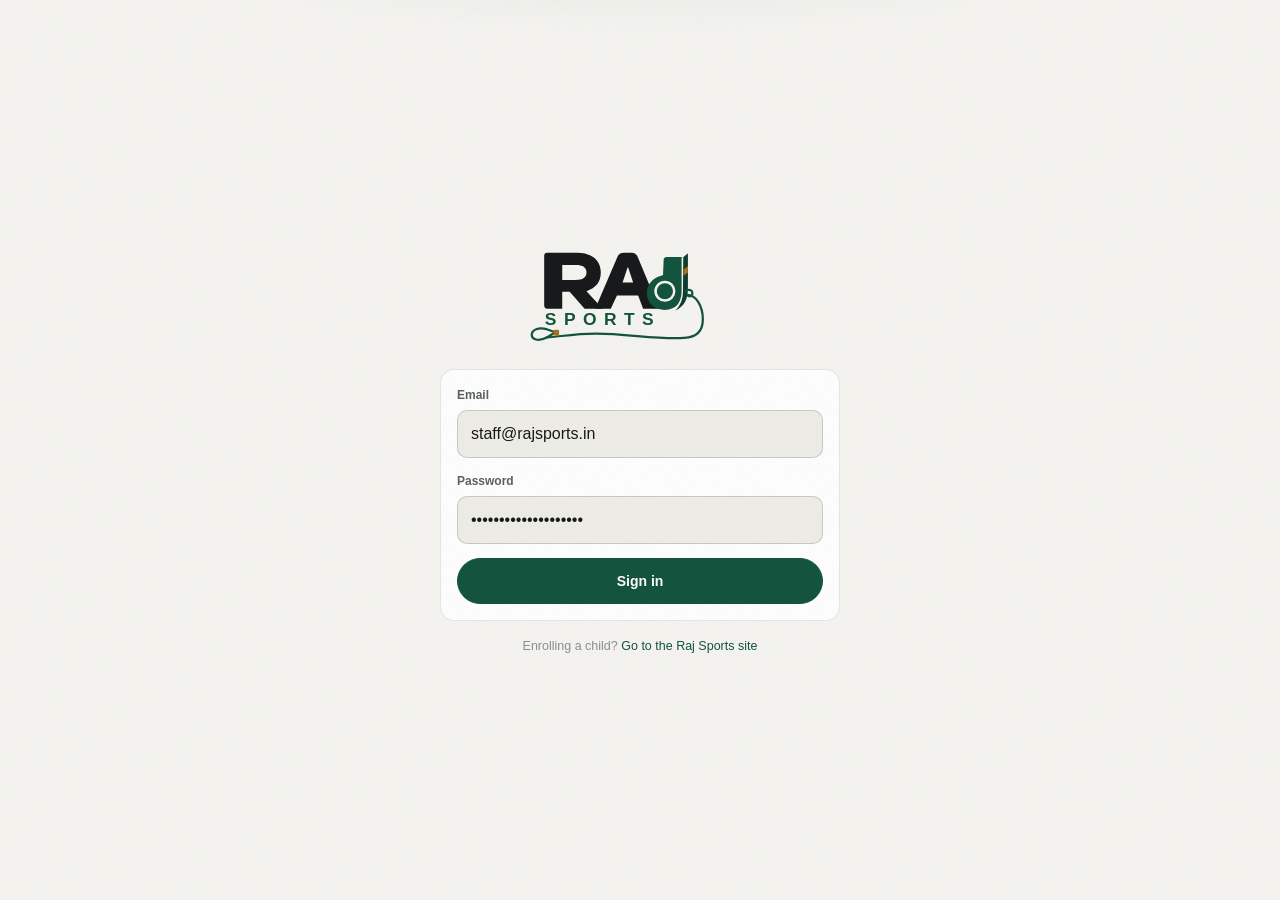
==== attendance.html @ 705a9de5 "Add attendance tracking and insights" ====
<!doctype html>
<html lang="en">
<head>
<meta charset="utf-8">
<meta name="viewport" content="width=device-width,initial-scale=1,viewport-fit=cover">
<meta name="theme-color" content="#f6f5f1">
<title>Attendance · Raj Sports</title>
<link rel="icon" href="assets/img/favicon.svg">
<link rel="manifest" href="manifest.webmanifest">
<link rel="stylesheet" href="assets/css/app.css?v=9">
<style>
  .attendance-wrap { padding-bottom: 80px; }
  .filter-grid { display:grid; grid-template-columns:repeat(2,minmax(0,1fr)); gap:10px; }
  .filter-grid .field { margin:0; }
  .roll-head { display:flex; align-items:flex-start; gap:12px; padding:15px 16px; border-bottom:1px solid var(--hair); }
  .roll-head .row-main { flex:1; }
  .roll-summary { display:flex; gap:14px; color:var(--text-2); font-size:12px; font-variant-numeric:tabular-nums; }
  .roll-summary b { color:var(--text); font-size:17px; margin-right:3px; }
  .attendance-row { padding:12px 13px; border-bottom:1px solid var(--hair); }
  .attendance-row:last-child { border-bottom:0; }
  .attendance-main { display:flex; align-items:center; gap:10px; min-width:0; }
  .attendance-main .avatar { flex:none; }
  .mark-actions { display:grid; grid-template-columns:1fr 1fr; gap:8px; margin-top:10px; }
  .mark {
    min-height:42px; border:1px solid var(--hair-2); border-radius:var(--r-pill);
    background:var(--raised); color:var(--text-2); font:inherit; font-size:13px;
    font-weight:670; cursor:pointer;
  }
  .mark[data-status="present"][aria-pressed="true"] { background:var(--volt); border-color:var(--volt); color:var(--on-volt); }
  .mark[data-status="absent"][aria-pressed="true"] { background:var(--overdue-haze); border-color:var(--overdue); color:var(--overdue); }
  .absence-note { margin-top:8px; }
  .save-dock {
    position:fixed; z-index:45; left:0; right:0;
    bottom:calc(var(--nav-h) + env(safe-area-inset-bottom, 0px));
    padding:9px 16px; background:color-mix(in srgb,var(--void) 90%,transparent);
    border-top:1px solid var(--hair); backdrop-filter:blur(16px);
  }
  .save-dock-in { max-width:520px; margin:auto; display:flex; gap:8px; }
  .save-dock .btn-primary { flex:1; }
  .history-metrics { grid-template-columns:repeat(3,1fr); }
  .history-row { display:flex; align-items:center; gap:12px; width:100%; padding:13px 15px; border:0; border-bottom:1px solid var(--hair); background:none; color:inherit; text-align:left; font:inherit; cursor:pointer; }
  .history-row:last-child { border-bottom:0; }
  .rate { font-size:18px; font-weight:700; font-variant-numeric:tabular-nums; }
  .risk-row { display:flex; gap:11px; padding:13px 15px; border-bottom:1px solid var(--hair); }
  .risk-row:last-child { border-bottom:0; }
  .risk-signal { color:var(--overdue); font-size:12px; font-weight:650; }
  .trend { display:flex; align-items:flex-end; gap:8px; height:116px; padding:16px 16px 8px; }
  .trend-i { flex:1; min-width:20px; display:grid; align-content:end; gap:5px; height:100%; text-align:center; color:var(--text-3); font-size:10px; }
  .trend-bar { width:100%; min-height:3px; border-radius:5px 5px 2px 2px; background:var(--paid); }
  .context { padding:10px 13px; border-radius:var(--r-chip); background:var(--volt-haze); color:var(--text-2); font-size:12px; margin-bottom:12px; }
  @media (min-width:700px) {
    .filter-grid { grid-template-columns:repeat(4,minmax(0,1fr)); }
    .attendance-row { display:grid; grid-template-columns:minmax(0,1fr) 280px; align-items:center; gap:14px; }
    .mark-actions { margin:0; }
    .absence-note { grid-column:2; }
    .save-dock { left:50%; right:auto; width:560px; transform:translateX(-50%); border:1px solid var(--hair); border-bottom:0; border-radius:var(--r-card) var(--r-card) 0 0; }
  }
</style>
</head>
<body>
<header class="topbar"></header>
<main class="wrap attendance-wrap">
  <div class="tabs section" id="tabs">
    <button type="button" data-tab="take" aria-selected="true">Take attendance</button>
    <button type="button" data-tab="history" aria-selected="false">History and insights</button>
  </div>

  <section id="takePanel">
    <div class="card card-pad">
      <div class="filter-grid">
        <div class="field"><label>Date</label><input class="input" id="attDate" type="date"></div>
        <div class="field"><label>Centre</label><select class="select" id="attCentre"></select></div>
        <div class="field"><label>Batch</label><select class="select" id="attBatch"></select></div>
        <div class="field"><label>Sport</label><select class="select" id="attSport"></select></div>
      </div>
    </div>
    <section class="section">
      <div class="card" id="register"></div>
    </section>
  </section>

  <section id="historyPanel" hidden>
    <div class="card card-pad">
      <div class="filter-grid">
        <div class="field"><label>Period</label><select class="select" id="histPeriod"><option value="30">Last 30 days</option><option value="90">Last 90 days</option><option value="365">Last year</option></select></div>
        <div class="field"><label>Centre</label><select class="select" id="histCentre"></select></div>
        <div class="field"><label>Batch</label><select class="select" id="histBatch"></select></div>
        <div class="field"><label>Sport</label><select class="select" id="histSport"></select></div>
      </div>
    </div>
    <div id="memberContext" class="context section" hidden></div>
    <div class="metrics history-metrics section" id="histMetrics"></div>
    <section class="section"><div class="card"><div class="card-hd"><h2>Attendance trend</h2></div><div id="trend"></div></div></section>
    <section class="section"><div class="card"><div class="card-hd"><h2>Needs follow-up</h2><span class="small" id="riskCount"></span></div><div id="risks"></div></div></section>
    <section class="section"><div class="card"><div class="card-hd"><h2>Past sessions</h2></div><div id="sessions"></div></div></section>
  </section>
</main>
<div class="save-dock" id="saveDock" hidden><div class="save-dock-in">
  <button class="btn btn-sm" id="cancelSession" type="button">Session not held</button>
  <button class="btn btn-primary" id="saveAttendance" type="button" disabled>Mark every student</button>
</div></div>
<nav class="nav"></nav>

<script src="assets/js/cloud.js?v=9"></script>
<script src="assets/js/core.js?v=9"></script>
<script>
(function () {
  if (!App.requireStaff()) return;
  App.shell("attendance", "Attendance");
  RS.track("page_view");

  var q = new URLSearchParams(location.search);
  var ref, roster = [], marks = {}, memberId = +(q.get("member") || 0), memberName = "";
  var dateEl=App.$("#attDate"), centreEl=App.$("#attCentre"), batchEl=App.$("#attBatch"), sportEl=App.$("#attSport");
  var register=App.$("#register"), dock=App.$("#saveDock"), saveBtn=App.$("#saveAttendance");
  dateEl.value = q.get("date") || App.isoDate();
  dateEl.max = App.isoDate();
  App.skeleton(register, 4);

  var placeInk = App.tabInk(App.$("#tabs"));
  App.$$("#tabs button").forEach(function (b) {
    b.addEventListener("click", function () { showTab(b.dataset.tab); });
  });

  RS.reference().then(function (r) {
    ref = r;
    fillSelect(centreEl, r.centres, "All centres");
    fillSelect(App.$("#histCentre"), r.centres, "All centres");
    fillSports(sportEl, "All sports");
    fillSports(App.$("#histSport"), "All sports");
    centreEl.value = q.get("centre") || "";
    setBatches(centreEl, batchEl, false);
    chooseInitialBatch();
    fillHistoryBatches();
    wireFilters();
    if (memberId) {
      RS.student(memberId).then(function (m) {
        memberName = m ? m.name : "Selected student";
        var box=App.$("#memberContext"); box.hidden=false;
        box.innerHTML="Showing attendance for <b>"+App.esc(memberName)+"</b>. <a href=\"attendance.html\" style=\"text-decoration:underline\">Clear student filter</a>";
      });
    }
    if (q.get("tab")==="history" || memberId) showTab("history"); else loadRoster();
  }).catch(function (e) { App.fail(register,e); });

  function fillSelect(el, rows, all) {
    el.innerHTML='<option value="">'+all+'</option>'+rows.filter(function(x){return x.active!==false;}).map(function(x){
      return '<option value="'+x.id+'">'+App.esc(x.short_name||x.name)+'</option>';
    }).join("");
  }
  function fillSports(el, all) {
    el.innerHTML='<option value="">'+all+'</option>'+ref.sports.filter(function(x){return x.active!==false;}).map(function(x){
      return '<option value="'+App.esc(x.code)+'">'+App.esc(x.name)+'</option>';
    }).join("");
  }
  function batchLabel(b) {
    return b.name+" · "+App.timeOf(b.start_time)+" to "+App.timeOf(b.end_time);
  }
  function setBatches(cEl,bEl,all) {
    var keep=bEl.value;
    var rows=ref.batches.filter(function(b){return b.active!==false&&(!cEl.value||String(b.centre_id)===cEl.value);});
    bEl.innerHTML=(all?'<option value="">All batches</option>':'')+rows.map(function(b){
      var c=ref.centreById[b.centre_id]||{}, prefix=all&&!cEl.value?(c.short_name||c.name)+" · ":"";
      return '<option value="'+b.id+'">'+App.esc(prefix+batchLabel(b))+'</option>';
    }).join("");
    if ([].some.call(bEl.options,function(o){return o.value===keep;})) bEl.value=keep;
  }
  function chooseInitialBatch() {
    var wanted=q.get("batch");
    if (wanted&&[].some.call(batchEl.options,function(o){return o.value===wanted;})) { batchEl.value=wanted; return; }
    var d=App.parseDate(dateEl.value), day=d?((d.getDay()+6)%7+1):0;
    var found=ref.batches.filter(function(b){return b.active!==false&&b.days&&b.days.indexOf(day)>=0;})[0];
    if (found) { centreEl.value=String(found.centre_id); setBatches(centreEl,batchEl,false); batchEl.value=String(found.id); }
  }
  function fillHistoryBatches(){ setBatches(App.$("#histCentre"),App.$("#histBatch"),true); }
  function wireFilters() {
    dateEl.addEventListener("change",loadRoster);
    centreEl.addEventListener("change",function(){setBatches(centreEl,batchEl,false);loadRoster();});
    batchEl.addEventListener("change",loadRoster);
    sportEl.addEventListener("change",loadRoster);
    ["histPeriod","histBatch","histSport"].forEach(function(id){App.$("#"+id).addEventListener("change",loadHistory);});
    App.$("#histCentre").addEventListener("change",function(){fillHistoryBatches();loadHistory();});
    App.$("#saveAttendance").addEventListener("click",save);
    App.$("#cancelSession").addEventListener("click",cancelSession);
  }
  function showTab(name) {
    App.$$("#tabs button").forEach(function(b){b.setAttribute("aria-selected",String(b.dataset.tab===name));});
    App.$("#takePanel").hidden=name!=="take";
    App.$("#historyPanel").hidden=name!=="history";
    dock.hidden=name!=="take"||!batchEl.value;
    requestAnimationFrame(placeInk);
    if(name==="history") loadHistory();
  }
  function loadRoster() {
    if(!batchEl.value){App.empty(register,"Choose a batch");dock.hidden=true;return;}
    dock.hidden=false; App.skeleton(register,4); marks={};
    RS.attendanceRoster(+batchEl.value,dateEl.value).then(function(rows){
      roster=(rows||[]).filter(function(r){return !sportEl.value||r.sport===sportEl.value;});
      roster.forEach(function(r){if(r.attendance_status) marks[r.enrollment_id]={status:r.attendance_status,reason:r.reason||""};});
      renderRoster();
    }).catch(function(e){App.fail(register,e);dock.hidden=true;});
  }
  function renderRoster() {
    if(!roster.length){App.empty(register,"No students in this batch","Try another batch or sport.");dock.hidden=true;return;}
    var b=ref.batchById[+batchEl.value]||{}, c=ref.centreById[b.centre_id]||{};
    var status=roster[0].session_status, saved=roster[0].session_marked_at;
    register.innerHTML='<div class="roll-head"><div class="row-main"><h2>'+App.esc(c.short_name||c.name||"")+'</h2><div class="row-s">'+App.esc(batchLabel(b))+'</div>'+
      '<div class="row-s">'+App.esc(App.longDate(dateEl.value))+(saved?" · Saved "+App.relativeTime(saved):"")+'</div></div>'+
      '<button class="btn btn-sm" id="allPresent" type="button">All present</button></div>'+
      (status==="cancelled"?'<div class="empty"><div class="empty-t">Session not held</div><div class="small">Mark students below and save to reopen this session.</div></div>':'')+
      '<div class="roll-head"><div class="roll-summary"><span><b id="pCount">0</b>present</span><span><b id="aCount">0</b>absent</span><span><b id="uCount">0</b>unmarked</span></div></div>'+
      '<div>'+roster.map(rowHtml).join("")+'</div>';
    App.$("#allPresent").addEventListener("click",function(){
      roster.forEach(function(r){marks[r.enrollment_id]={status:"present",reason:""};});renderRoster();
    });
    App.$$("[data-mark]",register).forEach(function(btn){btn.addEventListener("click",function(){
      var id=+btn.dataset.mark, status=btn.dataset.status, old=marks[id]||{};
      marks[id]={status:status,reason:old.reason||""};renderRoster();
    });});
    App.$$("[data-reason]",register).forEach(function(inp){inp.addEventListener("input",function(){marks[+inp.dataset.reason].reason=inp.value;});});
    updateCounts();
  }
  function rowHtml(r) {
    var m=marks[r.enrollment_id]||{}, sub=[r.parent_name,r.sport?App.cap(r.sport):null].filter(Boolean).join(" · ");
    return '<div class="attendance-row"><div class="attendance-main"><div class="avatar">'+App.esc(App.initials(r.member_name))+'</div><div class="row-main"><div class="row-t">'+App.esc(r.member_name)+'</div><div class="row-s">'+App.esc(sub)+'</div></div></div>'+
      '<div class="mark-actions"><button class="mark" data-mark="'+r.enrollment_id+'" data-status="present" aria-pressed="'+(m.status==="present")+'" aria-label="Mark '+App.esc(r.member_name)+' present">✓ Present</button>'+
      '<button class="mark" data-mark="'+r.enrollment_id+'" data-status="absent" aria-pressed="'+(m.status==="absent")+'" aria-label="Mark '+App.esc(r.member_name)+' absent">× Absent</button></div>'+
      (m.status==="absent"?'<div class="absence-note"><input class="input" data-reason="'+r.enrollment_id+'" value="'+App.esc(m.reason||"")+'" placeholder="Absence reason, optional" aria-label="Absence reason for '+App.esc(r.member_name)+'"></div>':"")+'</div>';
  }
  function updateCounts() {
    var values=Object.keys(marks).map(function(k){return marks[k].status;});
    var p=values.filter(function(x){return x==="present";}).length, a=values.filter(function(x){return x==="absent";}).length, u=roster.length-p-a;
    App.$("#pCount").textContent=p; App.$("#aCount").textContent=a; App.$("#uCount").textContent=u;
    saveBtn.disabled=u!==0; saveBtn.textContent=u?"Mark every student":"Save attendance · "+p+" present, "+a+" absent";
  }
  function save() {
    saveBtn.disabled=true;saveBtn.textContent="Saving…";
    RS.saveAttendance({batch:+batchEl.value,date:dateEl.value,status:"held",rows:roster.map(function(r){
      return {enrollment_id:r.enrollment_id,status:marks[r.enrollment_id].status,reason:marks[r.enrollment_id].reason||null};
    })}).then(function(){App.toast("Attendance saved","good");RS.track("attendance_saved",{batch:+batchEl.value,date:dateEl.value});loadRoster();})
      .catch(function(e){App.toast(e.message,"bad");updateCounts();});
  }
  function cancelSession() {
    App.sheet({title:"Session not held",html:'<div class="field"><label>Reason</label><input class="input" id="cancelWhy" placeholder="Rain, holiday, venue unavailable"></div><button class="btn btn-primary btn-block" id="confirmCancel">Save as not held</button>',onMount:function(el){
      App.$("#confirmCancel",el).addEventListener("click",function(){var why=App.$("#cancelWhy",el).value.trim();if(!why){App.toast("Add a reason.","bad");return;}
        this.disabled=true;RS.saveAttendance({batch:+batchEl.value,date:dateEl.value,status:"cancelled",cancelReason:why}).then(function(){App.closeSheet();App.toast("Session marked as not held");loadRoster();loadHistory();}).catch(function(e){App.toast(e.message,"bad");});
      });
    }});
  }
  function loadHistory() {
    if(!ref)return;
    var days=+App.$("#histPeriod").value,to=App.isoDate(),d=new Date();d.setDate(d.getDate()-days+1);
    var opts={from:App.isoDate(d),to:to,centre:+App.$("#histCentre").value||null,batch:+App.$("#histBatch").value||null,sport:App.$("#histSport").value||null,member:memberId||null};
    App.skeleton(App.$("#sessions"),3);App.skeleton(App.$("#risks"),2);
    Promise.all([RS.attendanceHistory(opts),RS.attendanceDashboard(opts)]).then(function(r){renderHistory(r[0]||[],r[1]||{});}).catch(function(e){App.fail(App.$("#sessions"),e);});
  }
  function renderHistory(rows,dash) {
    var s=dash.summary||{}, students=dash.students||[], trend=dash.trend||[];
    App.$("#histMetrics").innerHTML=metric("Attendance",s.rate==null?"No data":s.rate+"%","present across marked sessions")+metric("Sessions",s.sessions||0,"classes held")+metric("Absences",s.absent||0,"student absences");
    App.$("#trend").innerHTML=trend.length?'<div class="trend">'+trend.map(function(t){var rate=+t.rate||0;return '<div class="trend-i"><span>'+Math.round(rate)+'%</span><div class="trend-bar" style="height:'+Math.max(3,rate)+'%"></div><span>'+App.shortDate(t.week_start)+'</span></div>';}).join("")+'</div>':'<div class="empty"><div class="empty-t">No trend yet</div><div class="small">Saved attendance will appear here.</div></div>';
    var risks=students.filter(function(x){return x.absence_streak>=2||(+x.rate<75&&x.sessions>=3)||(x.previous_rate!=null&&x.recent_rate!=null&&x.previous_rate-x.recent_rate>=20);});
    App.$("#riskCount").textContent=risks.length?risks.length+" students":"";
    App.$("#risks").innerHTML=risks.length?risks.map(function(x){var signal=x.absence_streak>=2?x.absence_streak+" consecutive absences":(+x.rate<75?x.rate+"% attendance":"attendance dropped recently");return '<a class="risk-row" href="student.html?id='+x.member_id+'"><div class="avatar">'+App.esc(App.initials(x.member_name))+'</div><div class="row-main"><div class="row-t">'+App.esc(x.member_name)+'</div><div class="row-s">'+App.esc(x.centre_name+" · "+x.batch_name)+'</div><div class="risk-signal">'+App.esc(signal)+'</div></div><div class="rate">'+(x.rate==null?"":x.rate+"%")+'</div></a>';}).join(""):'<div class="empty"><div class="empty-t">No attendance concerns</div><div class="small">No repeated absences or sharp attendance drops in this period.</div></div>';
    App.$("#sessions").innerHTML=rows.length?rows.map(function(x){
      var when=App.longDate(x.on_date)+(x.session_status==="cancelled"?" · Not held":x.marked_at?" · Saved "+App.relativeTime(x.marked_at):"");
      var result=x.session_status==="cancelled"
        ? '<span class="status status-muted">Not held</span>'
        : '<div class="rate">'+(x.attendance_rate==null?"":x.attendance_rate+"%")+'</div><div class="row-s">'+x.present+" present · "+x.absent+" absent</div>";
      return '<button class="history-row" data-session="'+x.session_id+'" data-date="'+x.on_date+'" data-batch="'+x.batch_id+'"><div class="row-main"><div class="row-t">'+App.esc(x.centre_name+" · "+x.batch_name)+'</div><div class="row-s">'+when+'</div></div><div class="row-end">'+result+'</div></button>';
    }).join(""):'<div class="empty"><div class="empty-t">No sessions found</div><div class="small">Change the filters or take attendance first.</div></div>';
    App.$$("[data-session]",App.$("#sessions")).forEach(function(x){x.addEventListener("click",function(){dateEl.value=x.dataset.date;var b=ref.batchById[+x.dataset.batch];centreEl.value=String(b.centre_id);setBatches(centreEl,batchEl,false);batchEl.value=x.dataset.batch;sportEl.value="";showTab("take");loadRoster();});});
  }
  function metric(label,value,sub){return '<div class="metric"><div class="eyebrow">'+label+'</div><div class="metric-v">'+value+'</div><div class="metric-s">'+sub+'</div></div>';}
})();
</script>
</body>
</html>
---- assets/css/app.css ----
/* ============================================================
   RAJ SPORTS — "GROUNDS"
   Warm paper, deep evergreen, quiet ink. Light by default, because
   this app is used outdoors in daylight far more than at night.

   THREE RULES THAT HOLD IT TOGETHER
   1. THE ACCENT IS FOR ACTION ONLY. Evergreen never appears in a list
      row and never states a fact. If something is green, you can press
      it or it is where you are.
   2. PAID IS QUIET. A student who has paid needs no attention, so
      "paid" is neutral grey. Colour is spent only on what needs doing,
      which leaves ochre and brick owning the eye by themselves.
   3. ONE RADIUS SYSTEM. Pills for anything pressable, 14px for
      surfaces, 10px for inputs and chips.

   Twin file: android-app/.../ui/Theme.kt. Change one, change both.
   ============================================================ */

/* ---------------- tokens (light is the default) ---------------- */
:root {
  color-scheme: light;

  /* Warm paper, not white. Pure white is glare on a phone at a ground. */
  --void:    #f6f5f1;
  --surface: #ffffff;
  --raised:  #fbfaf7;
  --sunken:  #efeee8;
  --hair:    rgba(26, 24, 18, 0.10);
  --hair-2:  rgba(26, 24, 18, 0.17);

  --text:   #17191a;
  --text-2: #5a615f;
  --text-3: #8b918e;

  /* The accent: deep evergreen. Confident without shouting, and it
     carries white text at 8.9:1 so a filled button is always legible. */
  --volt:      #14543e;
  --volt-deep: #0e3d2d;
  --on-volt:   #ffffff;
  --volt-haze: rgba(20, 84, 62, 0.09);

  /* Money states. Paid is neutral on purpose: it needs no alarm. */
  --paid:         #7a827e;
  --paid-haze:    rgba(122, 130, 126, 0.13);
  --due:          #a9701a;
  --due-haze:     rgba(169, 112, 26, 0.12);
  --overdue:      #a93226;
  --overdue-haze: rgba(169, 50, 38, 0.10);
  --wa:           #1f9d55;

  /* radius, the locked system */
  --r-chip:  10px;
  --r-card:  14px;
  --r-sheet: 24px;
  --r-pill:  999px;

  /* motion. A real spring via CSS linear(), so a press reads as
     physical rather than animated. */
  --ease: cubic-bezier(0.23, 1, 0.32, 1);
  --ease-in-out: cubic-bezier(0.77, 0, 0.175, 1);
  --spring: linear(
    0, 0.006, 0.025, 0.101, 0.539, 0.826, 0.947, 1.001,
    1.029, 1.034, 1.024, 1.012, 1.004, 1.001, 1
  );
  --drawer: cubic-bezier(0.32, 0.72, 0, 1);

  --tap: 46px;
  --nav-h: 60px;
  --page: 1120px;
}

[data-theme="dark"] {
  color-scheme: dark;
  --void:    #14150f;
  --surface: #1c1e18;
  --raised:  #23261f;
  --sunken:  #101208;
  --hair:    rgba(255, 255, 255, 0.08);
  --hair-2:  rgba(255, 255, 255, 0.15);

  --text:   #f0f1ea;
  --text-2: #a3a89e;
  --text-3: #767b72;

  --volt:      #4aa07a;
  --volt-deep: #3d8967;
  --on-volt:   #06170f;
  --volt-haze: rgba(74, 160, 122, 0.14);

  --paid:         #8b938e;
  --paid-haze:    rgba(139, 147, 142, 0.14);
  --due:          #d9a04a;
  --due-haze:     rgba(217, 160, 74, 0.14);
  --overdue:      #e0685c;
  --overdue-haze: rgba(224, 104, 92, 0.14);
}

/* ---------------- base ---------------- */
*, *::before, *::after { box-sizing: border-box; }

html { -webkit-text-size-adjust: 100%; }

body {
  margin: 0;
  background: var(--void);
  color: var(--text);
  font-family: ui-sans-serif, -apple-system, BlinkMacSystemFont, "Segoe UI",
               Roboto, "Helvetica Neue", Arial, sans-serif;
  font-size: 15px;
  line-height: 1.5;
  -webkit-font-smoothing: antialiased;
  padding-bottom: calc(var(--nav-h) + env(safe-area-inset-bottom, 0px));
  overflow-x: hidden;
}

/* A very soft warmth at the top of the page. Enough to stop the canvas
   reading as flat #fff, not enough to notice. */
body::before {
  content: "";
  position: fixed;
  inset: -10% -10% auto -10%;
  height: 46vh;
  z-index: -2;
  pointer-events: none;
  background: radial-gradient(52% 42% at 50% 0%, var(--volt-haze) 0%, transparent 70%);
}

/* Grain. Kills the flat-vector look that makes an interface read as
   generated. Fixed + pointer-events:none so it never repaints while
   scrolling (a grain layer on a scrolling container destroys FPS). */
body::after {
  content: "";
  position: fixed;
  inset: 0;
  z-index: 90;
  pointer-events: none;
  opacity: 0.22;
  mix-blend-mode: multiply;
  background-image: url("data:image/svg+xml,%3Csvg xmlns='http://www.w3.org/2000/svg' width='140' height='140'%3E%3Cfilter id='n'%3E%3CfeTurbulence type='fractalNoise' baseFrequency='.82' numOctaves='3'/%3E%3C/filter%3E%3Crect width='140' height='140' filter='url(%23n)' opacity='.42'/%3E%3C/svg%3E");
}
[data-theme="dark"] body::after { opacity: 0.34; mix-blend-mode: overlay; }

h1, h2, h3 { margin: 0; font-weight: 620; letter-spacing: -0.022em; line-height: 1.18; }
h1 { font-size: 25px; }
h2 { font-size: 17px; }
p  { margin: 0 0 10px; }
a  { color: inherit; text-decoration: none; }

/* Numbers are the product here. Tabular so they never jitter as they
   change, tight so they read as engineered rather than typed. */
.num, .money, .metric-v, .amount, td.num {
  font-variant-numeric: tabular-nums;
  font-feature-settings: "tnum" 1, "ss01" 1;
  letter-spacing: -0.03em;
}

.wrap { max-width: var(--page); margin: 0 auto; padding: 0 16px; }
.section { margin: 22px 0; }
.stack { display: grid; gap: 12px; }

/* The one micro-label style. Used for metric captions only, never as
   decoration above every heading. */
.eyebrow {
  font-size: 10.5px;
  font-weight: 680;
  letter-spacing: 0.13em;
  text-transform: uppercase;
  color: var(--text-3);
}

/* ---------------- brand mark ---------------- */
/* The whistle forms the J. The lanyard returns under SPORTS like a
   coach's signature, while the compact mark keeps tiny placements clear. */
.brand-logo {
  display: block;
  width: 150px;
  height: auto;
  max-width: 100%;
  flex: none;
  overflow: visible;
}
.brand-ink { fill: var(--text); }
.brand-green { fill: var(--volt); }
.brand-green-dark { fill: var(--volt-deep); }
.brand-paper { fill: var(--void); }
.brand-seam {
  fill: none;
  stroke: var(--void);
  stroke-width: 2.2;
  stroke-linecap: round;
}
.brand-hole {
  fill: none;
  stroke: var(--void);
  stroke-width: 4;
}
.brand-accent { fill: var(--due); }
.brand-lanyard {
  fill: none;
  stroke: var(--volt);
  stroke-width: 3.6;
  stroke-linecap: round;
  stroke-linejoin: round;
}
.brand-sports {
  fill: var(--volt);
  font-family: ui-sans-serif, -apple-system, BlinkMacSystemFont, "Segoe UI", sans-serif;
  font-size: 28px;
  font-weight: 650;
  letter-spacing: 12px;
}
.mark { display: block; width: 30px; height: 30px; flex: none; overflow: visible; }

/* ---------------- top bar ---------------- */
.topbar {
  position: sticky; top: 0; z-index: 40;
  padding-top: env(safe-area-inset-top, 0px);
  background: color-mix(in srgb, var(--void) 72%, transparent);
  -webkit-backdrop-filter: blur(18px) saturate(1.3);
  backdrop-filter: blur(18px) saturate(1.3);
  border-bottom: 1px solid var(--hair);
}
.topbar-in {
  max-width: var(--page); margin: 0 auto; height: 58px; padding: 0 16px;
  display: flex; align-items: center; gap: 11px;
}
.topbar h1 {
  font-size: 17px; flex: 1; min-width: 0;
  overflow: hidden; text-overflow: ellipsis; white-space: nowrap;
}
.topbar-brand { display: block; flex: none; border-radius: 6px; }
.topbar-brand:focus-visible { outline: 2px solid var(--volt); outline-offset: 2px; }
.brand-logo--topbar { width: 92px; }

.icon-btn {
  width: 36px; height: 36px; flex: none;
  display: grid; place-items: center;
  border-radius: var(--r-pill); border: 1px solid var(--hair);
  background: var(--raised); color: var(--text-2);
  cursor: pointer; font-size: 14px;
  transition: transform 140ms var(--spring), color 160ms var(--ease),
              border-color 160ms var(--ease);
}
.icon-btn:active { transform: scale(0.9); }
.icon-btn svg {
  width: 18px; height: 18px;
  fill: none; stroke: currentColor; stroke-width: 1.8;
  stroke-linecap: round; stroke-linejoin: round;
}
@media (hover: hover) { .icon-btn:hover { color: var(--text); border-color: var(--hair-2); } }

/* ---------------- bottom nav ----------------
   The volt indicator is ONE element that slides between tabs on a
   spring. Separate highlights that fade in and out would read as many
   things blinking; one thing that moves reads as your position. */
.nav {
  position: fixed; left: 0; right: 0; bottom: 0; z-index: 50;
  padding-bottom: env(safe-area-inset-bottom, 0px);
  background: color-mix(in srgb, var(--void) 78%, transparent);
  -webkit-backdrop-filter: blur(22px) saturate(1.4);
  backdrop-filter: blur(22px) saturate(1.4);
  border-top: 1px solid var(--hair);
}
.nav-in {
  position: relative;
  max-width: 520px; margin: 0 auto; height: var(--nav-h);
  display: grid; grid-template-columns: repeat(6, 1fr);
}
.nav-pill {
  position: absolute; top: 9px; height: calc(var(--nav-h) - 18px);
  border-radius: var(--r-pill);
  background: var(--volt);
  transition: transform 520ms var(--spring), width 520ms var(--spring);
  will-change: transform;
  pointer-events: none;
}
.nav a {
  position: relative; z-index: 1;
  display: flex; flex-direction: column; align-items: center; justify-content: center;
  gap: 3px; color: var(--text-3);
  font-size: 10px; font-weight: 640; letter-spacing: 0.02em;
  -webkit-tap-highlight-color: transparent;
  transition: color 280ms var(--ease), transform 160ms var(--spring);
}
.nav a svg { width: 20px; height: 20px; }
.nav a:active { transform: scale(0.92); }
.nav a[aria-current="page"] { color: var(--on-volt); }

.nav .badge {
  position: absolute; transform: translate(13px, -13px);
  min-width: 17px; height: 17px; padding: 0 5px;
  border-radius: var(--r-pill);
  background: var(--overdue); color: #fff;
  font-size: 10px; font-weight: 760; line-height: 17px; text-align: center;
  font-variant-numeric: tabular-nums;
}
.nav a[aria-current="page"] .badge {
  background: var(--on-volt); color: var(--volt);
}

/* ---------------- surfaces ----------------
   Cards only where elevation means something. Elsewhere, hairlines. */
.card {
  background: var(--surface);
  border: 1px solid var(--hair);
  border-radius: var(--r-card);
  overflow: hidden;
}
.card-pad { padding: 16px; }
.card-hd {
  display: flex; align-items: center; gap: 10px;
  padding: 15px 16px; border-bottom: 1px solid var(--hair);
}
.card-hd h2 { flex: 1; }

/* ---------------- the lead card ----------------
   One thing to do, stated at a size you cannot scroll past. */
.lead {
  position: relative; overflow: hidden;
  display: flex; align-items: center; gap: 16px;
  padding: 20px 18px;
  border-radius: var(--r-card);
  background: var(--volt); color: var(--on-volt);
  box-shadow: 0 14px 34px -20px rgba(20, 84, 62, 0.55);
  transition: transform 200ms var(--spring);
}
.lead:active { transform: scale(0.985); }
.lead.is-clear { background: var(--raised); color: var(--text); border: 1px solid var(--hair); box-shadow: none; }
.lead.is-wait  { background: var(--raised); color: var(--text-2); border: 1px solid var(--hair); box-shadow: none; }
.lead-n {
  font-size: 46px; font-weight: 700; line-height: 0.86; letter-spacing: -0.05em;
  font-variant-numeric: tabular-nums;
}
.lead-t { font-size: 16px; font-weight: 660; letter-spacing: -0.015em; }
.lead-s { font-size: 12.5px; opacity: 0.72; }
.lead-go { margin-left: auto; font-size: 19px; opacity: 0.5; }

/* No looping sweep. A card that shimmers forever is a card you learn to
   ignore, and on a screen someone opens twenty times a day that is the
   opposite of what the lead card is for. */

/* ---------------- metrics ----------------
   No boxes. Hairlines and space. Boxes around four numbers is the
   dashboard reflex that makes every admin panel look the same. */
.metrics {
  display: grid; grid-template-columns: 1fr 1fr;
  border: 1px solid var(--hair); border-radius: var(--r-card);
  overflow: hidden; background: var(--surface);
}
.metric {
  padding: 15px 16px 14px;
  border-right: 1px solid var(--hair);
  border-bottom: 1px solid var(--hair);
}
.metric:nth-child(2n) { border-right: 0; }
.metric:nth-last-child(-n+2) { border-bottom: 0; }
@media (min-width: 720px) {
  .metrics { grid-template-columns: repeat(4, 1fr); }
  .metric { border-bottom: 0; }
  .metric:nth-child(2n) { border-right: 1px solid var(--hair); }
  .metric:last-child { border-right: 0; }
}
.metric-v {
  font-size: 27px; font-weight: 660; margin-top: 5px; line-height: 1.05;
}
.metric-s { font-size: 11.5px; color: var(--text-3); margin-top: 2px; }
.metric.is-overdue .metric-v { color: var(--overdue); }
.metric.is-due     .metric-v { color: var(--due); }
.metric.is-paid    .metric-v { color: var(--text); }

/* ---------------- buttons ---------------- */
.btn {
  position: relative; overflow: hidden;
  appearance: none; cursor: pointer;
  border: 1px solid var(--hair-2); background: var(--raised); color: var(--text);
  border-radius: var(--r-pill); padding: 0 16px; min-height: var(--tap);
  font: inherit; font-weight: 640; font-size: 14px;
  display: inline-flex; align-items: center; justify-content: center; gap: 7px;
  -webkit-tap-highlight-color: transparent;
  transition: transform 150ms var(--spring), background-color 180ms var(--ease),
              border-color 180ms var(--ease), opacity 180ms var(--ease);
}
.btn:active { transform: scale(0.965); }
.btn:disabled { opacity: 0.38; cursor: not-allowed; transform: none; }

.btn-primary { background: var(--volt); border-color: var(--volt); color: var(--on-volt); }
/* The send button is volt like every other primary action, not
   WhatsApp green. Two saturated greens on one screen is two accents,
   and the eye stops knowing which one means "press me". The green
   survives where it is unmistakable and momentary: behind a swipe. */
.btn-wa      { background: var(--volt); border-color: var(--volt); color: var(--on-volt); }
.btn-wa svg  { width: 16px; height: 16px; }
.btn-danger  { background: var(--overdue); border-color: var(--overdue); color: #fff; }
.btn-ghost   { background: transparent; border-color: transparent; color: var(--text-2); }
.btn-sm      { min-height: 36px; padding: 0 13px; font-size: 13px; }
.btn-block   { width: 100%; }
.btn-row     { display: flex; gap: 8px; flex-wrap: wrap; }

/* The press scale is the feedback. A light sweep on top of it was one
   effect too many on a filled button this dark. */

@media (hover: hover) and (pointer: fine) {
  .btn:hover:not(:disabled) { border-color: var(--hair-2); background: var(--sunken); }
  .btn-primary:hover:not(:disabled) { background: var(--volt-deep); border-color: var(--volt-deep); }
  .btn-ghost:hover { color: var(--text); background: transparent; }
}

.fab {
  position: fixed; right: 16px; z-index: 45;
  bottom: calc(var(--nav-h) + 16px + env(safe-area-inset-bottom, 0px));
  height: 52px; padding: 0 20px; border: 0; border-radius: var(--r-pill);
  background: var(--volt); color: var(--on-volt);
  font: inherit; font-weight: 680; font-size: 14px; cursor: pointer;
  box-shadow: 0 10px 26px -12px rgba(20, 84, 62, 0.5);
  display: inline-flex; align-items: center; gap: 7px;
  transition: transform 180ms var(--spring);
}
.fab:active { transform: scale(0.93); }

/* ---------------- status ----------------
   A dot plus coloured text, never a filled pill in a list. Pills in
   dense rows turn a roster into confetti and stop meaning anything. */
.status { display: inline-flex; align-items: center; gap: 6px; font-weight: 620; font-size: 13px; }
.status::before { content: ""; width: 6px; height: 6px; border-radius: 50%; background: currentColor; flex: none; }
.status-paid    { color: var(--paid); }
.status-due     { color: var(--due); }
.status-overdue { color: var(--overdue); }
.status-muted   { color: var(--text-3); }

.pill {
  display: inline-flex; align-items: center; gap: 5px;
  padding: 4px 10px; border-radius: var(--r-pill);
  font-size: 11px; font-weight: 680; letter-spacing: 0.01em;
  background: var(--raised); color: var(--text-2); border: 1px solid var(--hair);
}
.pill-paid    { background: var(--paid-haze);    color: var(--paid);    border-color: transparent; }
.pill-due     { background: var(--due-haze);     color: var(--due);     border-color: transparent; }
.pill-overdue { background: var(--overdue-haze); color: var(--overdue); border-color: transparent; }
.pill-volt    { background: var(--volt-haze);    color: var(--volt);    border-color: transparent; }
[data-theme="light"] .pill-volt { color: var(--volt-deep); }

/* ---------------- rows ---------------- */
.list {
  display: grid;
  grid-template-columns: minmax(0, 1fr);
  min-width: 0;
}
.row {
  position: relative;
  display: flex; align-items: center; gap: 12px;
  min-width: 0;
  padding: 13px 16px; border-bottom: 1px solid var(--hair);
  background: var(--surface); color: inherit;
  transition: background-color 160ms var(--ease);
}
.row:last-child { border-bottom: 0; }
.row:active { background: var(--raised); }
@media (hover: hover) and (pointer: fine) { .row:hover { background: var(--raised); } }
.row-main { flex: 1; min-width: 0; }
.row-t { font-weight: 620; font-size: 14.5px; overflow: hidden; text-overflow: ellipsis; white-space: nowrap; }
.row-s { font-size: 12px; color: var(--text-3); overflow: hidden; text-overflow: ellipsis; white-space: nowrap; }
.row-end { text-align: right; flex: none; }
.enquiry-actions { flex-wrap: nowrap; }

.avatar {
  width: 38px; height: 38px; border-radius: var(--r-chip); flex: none;
  display: grid; place-items: center; font-weight: 680; font-size: 13px;
  background: var(--raised); color: var(--text-2);
  border: 1px solid var(--hair);
  font-variant-numeric: tabular-nums;
}
.row:hover .avatar { border-color: var(--hair-2); }

@media (max-width: 699px) {
  .enquiry-row {
    display: grid;
    grid-template-columns: 38px minmax(0, 1fr);
    align-items: start;
    gap: 10px 12px;
  }
  .enquiry-row .row-s {
    overflow: visible;
    text-overflow: clip;
    white-space: normal;
    overflow-wrap: anywhere;
  }
  .enquiry-row .enquiry-actions {
    grid-column: 1 / -1;
    display: grid;
    grid-template-columns: repeat(2, minmax(0, 1fr));
    width: 100%;
  }
  .enquiry-row .enquiry-actions .btn { width: 100%; }
}

/* ---------------- swipe to send ----------------
   The queue is the daily grind: ten parents, one thumb. Dragging a
   row right past the threshold opens WhatsApp, so the manager can
   clear the list without ever lifting to aim at a button. The button
   stays for anyone who prefers it. */
.swipe { position: relative; overflow: hidden; background: var(--wa); }
.swipe-face {
  position: relative; z-index: 1; background: var(--surface);
  transition: transform 420ms var(--spring);
  will-change: transform;
}
.swipe.is-dragging .swipe-face { transition: none; }
.swipe-hint {
  position: absolute; inset: 0; z-index: 0;
  display: flex; align-items: center; gap: 8px;
  padding-left: 22px; color: #04240f;
  font-weight: 700; font-size: 13.5px; letter-spacing: 0.01em;
}
.swipe-hint svg { width: 17px; height: 17px; }

/* ---------------- forms ---------------- */
.field { display: grid; gap: 6px; margin-bottom: 14px; }
.field > label { font-size: 12px; font-weight: 640; color: var(--text-2); }
.field .hint { font-size: 11.5px; color: var(--text-3); font-weight: 400; }
.input, .select, .textarea {
  width: 100%; min-height: var(--tap);
  padding: 11px 13px; font: inherit; font-size: 16px; /* 16px stops iOS zoom */
  color: var(--text); background: var(--sunken);
  border: 1px solid var(--hair-2); border-radius: var(--r-chip);
  transition: border-color 170ms var(--ease), box-shadow 170ms var(--ease),
              background-color 170ms var(--ease);
}
.textarea { min-height: 86px; resize: vertical; }
.input::placeholder, .textarea::placeholder { color: var(--text-3); }
.input:focus, .select:focus, .textarea:focus {
  outline: none; border-color: var(--volt); background: var(--surface);
  box-shadow: 0 0 0 3px var(--volt-haze);
}
.input:disabled, .select:disabled { opacity: 0.45; cursor: not-allowed; }
.select {
  appearance: none;
  background-image: url("data:image/svg+xml,%3Csvg xmlns='http://www.w3.org/2000/svg' viewBox='0 0 12 8'%3E%3Cpath d='M1 1l5 5 5-5' fill='none' stroke='%235d666e' stroke-width='1.8' stroke-linecap='round'/%3E%3C/svg%3E");
  background-repeat: no-repeat; background-position: right 13px center; background-size: 11px;
  padding-right: 36px;
}
.grid-2 { display: grid; gap: 0 12px; grid-template-columns: 1fr; }
@media (min-width: 560px) { .grid-2 { grid-template-columns: 1fr 1fr; } }

.chips { display: flex; gap: 7px; flex-wrap: wrap; }
.chip {
  padding: 9px 14px; border-radius: var(--r-pill); cursor: pointer;
  border: 1px solid var(--hair-2); background: var(--sunken); color: var(--text-2);
  font-size: 13.5px; font-weight: 640;
  transition: transform 150ms var(--spring), background-color 180ms var(--ease),
              border-color 180ms var(--ease), color 180ms var(--ease);
}
.chip:active { transform: scale(0.94); }
.chip[aria-pressed="true"] {
  background: var(--volt); border-color: var(--volt); color: var(--on-volt);
}

/* ---------------- rails ----------------
   A one-line horizontally scrolling row of choices. Five centres, five
   sports and five batches used to be fifteen full-width cards and a lot
   of scrolling inside a sheet; as rails the same choice is three lines
   and the whole decision stays on screen at once. */
.rail {
  display: flex; gap: 7px; overflow-x: auto;
  padding: 2px 0 6px; margin: 0 -2px;
  scrollbar-width: none; scroll-snap-type: x proximity;
  -webkit-overflow-scrolling: touch;
}
.rail::-webkit-scrollbar { display: none; }
.rail .chip { flex: none; scroll-snap-align: start; }
.rail .chip small {
  display: block; font-size: 10.5px; font-weight: 500;
  opacity: 0.62; margin-top: 1px;
}
.rail-k {
  display: flex; align-items: center; gap: 8px;
  font-size: 12px; font-weight: 640; color: var(--text-2); margin-bottom: 8px;
}
.rail-n {
  width: 17px; height: 17px; border-radius: 50%; flex: none;
  display: grid; place-items: center;
  background: var(--sunken); color: var(--text-3);
  font-size: 9.5px; font-weight: 720;
  transition: background-color 200ms var(--ease), color 200ms var(--ease);
}
.rail-step.is-done .rail-n { background: var(--volt); color: var(--on-volt); }
.rail-step { margin-bottom: 15px; }
.rail-step[hidden] { display: none; }

/* The running answer, so the manager can see what they have chosen and
   what it will cost without scrolling back up. */
.summary {
  display: grid; gap: 3px;
  padding: 13px 14px; border-radius: var(--r-chip); margin-bottom: 15px;
  background: var(--volt-haze);
  font-size: 12.5px; line-height: 1.5; color: var(--text-2);
}
.summary b { color: var(--text); font-weight: 660; }
.summary .money { font-size: 17px; font-weight: 700; color: var(--text); }

.filters { display: flex; gap: 8px; align-items: center; flex-wrap: wrap; margin-bottom: 14px; }
.filters .select, .filters .input { min-height: 40px; font-size: 14px; width: auto; min-width: 132px; }
.filters .search { flex: 1; min-width: 160px; }

/* ---------------- tabs ----------------
   Same idea as the nav: one indicator that travels, not several that
   blink. Here it is a hairline under the label. */
.tabs {
  position: relative; display: flex; gap: 4px;
  border-bottom: 1px solid var(--hair);
  margin-bottom: 16px; overflow-x: auto;
  scrollbar-width: none;
}
.tabs::-webkit-scrollbar { display: none; }
.tabs button {
  appearance: none; border: 0; cursor: pointer; background: transparent;
  color: var(--text-3); padding: 11px 12px 13px;
  font: inherit; font-size: 13.5px; font-weight: 640; white-space: nowrap;
  transition: color 220ms var(--ease);
}
.tabs button[aria-selected="true"] { color: var(--text); }
.tab-ink {
  position: absolute; bottom: -1px; height: 2px; border-radius: 2px;
  background: var(--volt);
  transition: transform 480ms var(--spring), width 480ms var(--spring);
  will-change: transform;
}

/* ---------------- sheet ---------------- */
.scrim {
  position: fixed; inset: 0; z-index: 95;
  background: rgba(20, 18, 12, 0.34);
  -webkit-backdrop-filter: blur(3px); backdrop-filter: blur(3px);
  opacity: 0; pointer-events: none;
  transition: opacity 300ms var(--ease);
}
.scrim[data-open] { opacity: 1; pointer-events: auto; }

.sheet {
  position: fixed; z-index: 100; left: 0; right: 0; bottom: 0;
  max-height: 90vh; overflow-y: auto; -webkit-overflow-scrolling: touch;
  background: var(--surface);
  border: 1px solid var(--hair); border-bottom: 0;
  border-radius: var(--r-sheet) var(--r-sheet) 0 0;
  box-shadow: 0 -24px 60px -24px rgba(20, 18, 12, 0.28);
  padding: 10px 16px calc(22px + env(safe-area-inset-bottom, 0px));
  /* translateY(100%) is the sheet's own height, so this works at any
     content size without a magic number */
  transform: translateY(100%);
  transition: transform 480ms var(--drawer);
  will-change: transform;
}
.sheet[data-open] { transform: translateY(0); }
.sheet.is-dragging { transition: none; }
.sheet-grip {
  width: 40px; height: 4px; border-radius: 2px; background: var(--hair-2);
  margin: 4px auto 14px; cursor: grab;
}
.sheet h2 { margin-bottom: 14px; font-size: 19px; }
@media (min-width: 700px) {
  .sheet {
    left: 50%; right: auto; bottom: auto; top: 50%;
    width: min(540px, calc(100vw - 40px));
    border-radius: var(--r-card); border-bottom: 1px solid var(--hair);
    /* a modal is not anchored to a trigger, so it scales from centre */
    transform: translate(-50%, -48%) scale(0.97); opacity: 0;
    transition: transform 300ms var(--spring), opacity 220ms var(--ease);
  }
  .sheet[data-open] { transform: translate(-50%, -50%) scale(1); opacity: 1; }
  .sheet-grip { display: none; }
}

/* ---------------- toast ---------------- */
.toasts {
  position: fixed; z-index: 120; left: 12px; right: 12px;
  bottom: calc(var(--nav-h) + 14px + env(safe-area-inset-bottom, 0px));
  display: grid; gap: 8px; pointer-events: none;
}
@media (min-width: 700px) { .toasts { left: auto; right: 20px; width: 350px; bottom: 20px; } }
.toast {
  border-radius: var(--r-pill); padding: 13px 18px;
  font-size: 13.5px; font-weight: 620;
  background: var(--text); color: var(--void);
  box-shadow: 0 14px 32px -14px rgba(20, 18, 12, 0.4);
  /* transitions, not keyframes: toasts stack fast and must retarget */
  opacity: 1; transform: translateY(0) scale(1);
  transition: opacity 340ms var(--ease), transform 340ms var(--spring);
}
.toast[data-leaving] { opacity: 0; transform: translateY(10px) scale(0.97); }
@starting-style { .toast { opacity: 0; transform: translateY(14px) scale(0.94); } }
.toast-bad  { background: var(--overdue); color: #fff; }
.toast-good { background: var(--volt); color: var(--on-volt); }

/* ---------------- empty / loading ---------------- */
.empty { padding: 40px 22px; text-align: center; }
.empty-t { font-weight: 640; color: var(--text-2); margin-bottom: 5px; font-size: 14.5px; }
.empty .small { color: var(--text-3); }

.skeleton {
  background: linear-gradient(100deg,
    var(--raised) 30%, var(--hair) 48%, var(--raised) 66%);
  background-size: 300% 100%;
  animation: shimmer 1.25s linear infinite;
  border-radius: var(--r-chip);
}
@keyframes shimmer { to { background-position: -180% 0; } }
.skeleton-row { height: 62px; margin: 0 0 1px; border-radius: 0; }

/* ---------------- entrance ----------------
   Rise with a blur burn-off. The blur is doing real work: it hides
   the half-rendered frames of a crossfade, so the arrival reads as
   one object focusing rather than two states overlapping. */
.reveal {
  opacity: 0; transform: translateY(14px); filter: blur(7px);
  animation: arrive 620ms var(--ease) forwards;
}
.reveal:nth-child(1) { animation-delay: 0ms; }
.reveal:nth-child(2) { animation-delay: 55ms; }
.reveal:nth-child(3) { animation-delay: 110ms; }
.reveal:nth-child(4) { animation-delay: 160ms; }
.reveal:nth-child(n+5) { animation-delay: 200ms; }
@keyframes arrive {
  to { opacity: 1; transform: translateY(0); filter: blur(0); }
}

/* Rows arrive on a tighter stagger. Long delays read as lag. */
.row-in { opacity: 0; transform: translateY(9px); animation: arrive 460ms var(--ease) forwards; }

/* ---------------- bars ---------------- */
.bar { display: grid; gap: 9px; }
.bar-row { display: grid; grid-template-columns: 84px 1fr auto; gap: 11px; align-items: center; font-size: 12.5px; }
.bar-track { height: 5px; border-radius: 3px; background: var(--sunken); overflow: hidden; }
.bar-fill {
  height: 100%; border-radius: 3px; background: var(--volt);
  transform-origin: left; transform: scaleX(0);
  animation: grow 900ms var(--spring) forwards;
}
@keyframes grow { to { transform: scaleX(1); } }

/* ---------------- utility ---------------- */
.muted { color: var(--text-3); }
.small { font-size: 12.5px; }
.nowrap { white-space: nowrap; }
.hide { display: none !important; }
.mt-1 { margin-top: 8px; } .mt-2 { margin-top: 16px; }
.mb-1 { margin-bottom: 8px; } .mb-2 { margin-bottom: 16px; }
@media (min-width: 700px) { .only-phone { display: none !important; } }
@media (max-width: 699px)  { .only-wide  { display: none !important; } }

/* ---------------- reduced motion ----------------
   Fewer and gentler, not zero. Opacity still helps comprehension;
   movement, blur and the looping sweep are what cause trouble. */
@media (prefers-reduced-motion: reduce) {
  *, *::before, *::after {
    animation-duration: 0.01ms !important;
    animation-iteration-count: 1 !important;
    transition-duration: 130ms !important;
  }
  .reveal, .row-in { transform: none; filter: none; }
  .lead::after { display: none; }
  .bar-fill { transform: scaleX(1); }
  .nav-pill, .tab-ink { transition-duration: 130ms !important; }
}
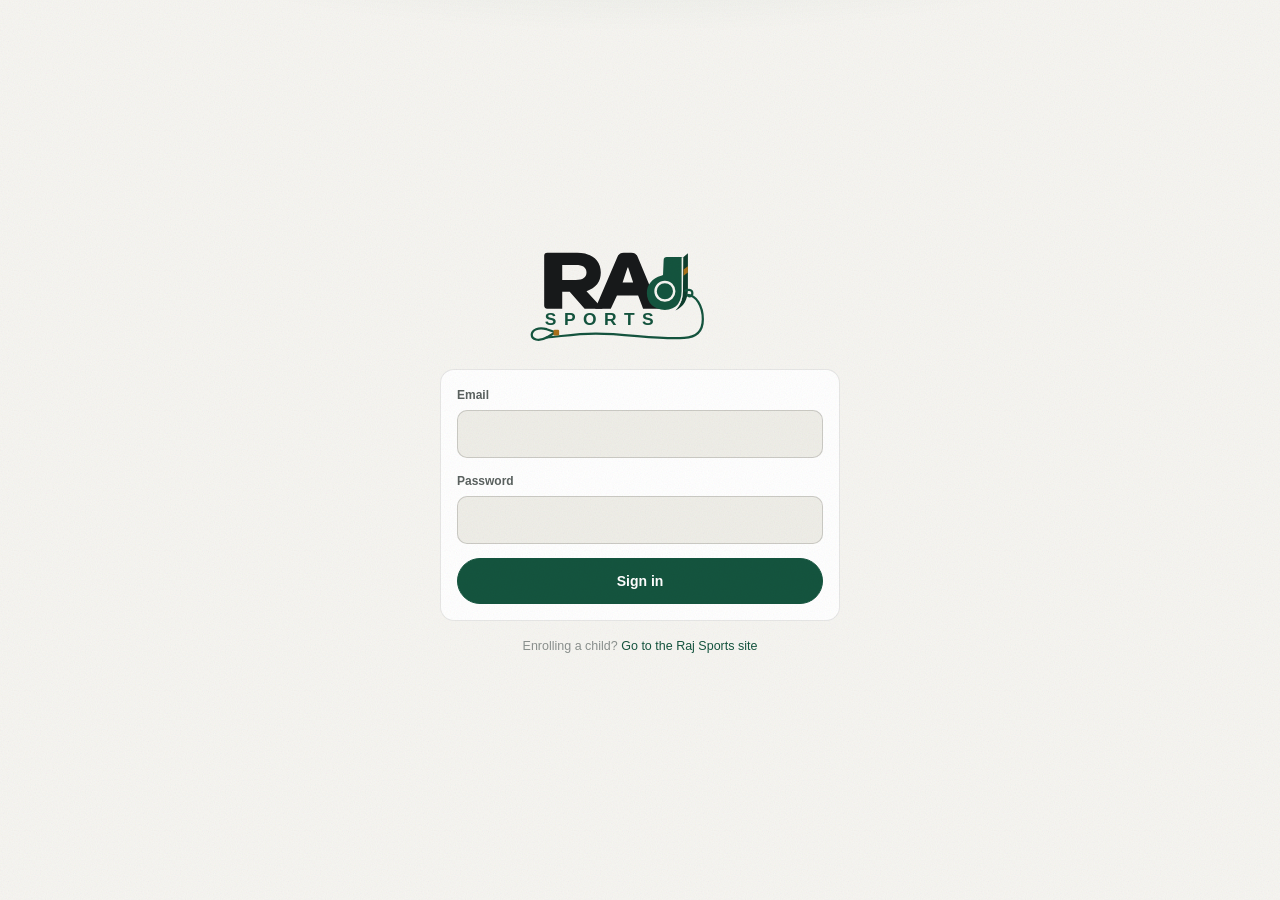
==== commit 71092b68: "Give coaches their own register, and parents the right account to pay Two features, both resolved in" ====
--- a/attendance.html
+++ b/attendance.html
@@ -7,13 +7,14 @@
 <title>Attendance · Raj Sports</title>
 <link rel="icon" href="assets/img/favicon.svg">
 <link rel="manifest" href="manifest.webmanifest">
-<link rel="stylesheet" href="assets/css/app.css?v=9">
+<link rel="stylesheet" href="assets/css/app.css?v=14">
 <style>
-  .attendance-wrap { padding-bottom: 80px; }
+  .attendance-wrap { padding-bottom: 12px; }
   .filter-grid { display:grid; grid-template-columns:repeat(2,minmax(0,1fr)); gap:10px; }
   .filter-grid .field { margin:0; }
-  .roll-head { display:flex; align-items:flex-start; gap:12px; padding:15px 16px; border-bottom:1px solid var(--hair); }
+  .roll-head { display:flex; align-items:center; gap:14px; padding:15px 16px; border-bottom:1px solid var(--hair); }
   .roll-head .row-main { flex:1; }
+  .roll-actions { display:flex; gap:8px; align-items:center; flex-wrap:wrap; justify-content:flex-end; }
   .roll-summary { display:flex; gap:14px; color:var(--text-2); font-size:12px; font-variant-numeric:tabular-nums; }
   .roll-summary b { color:var(--text); font-size:17px; margin-right:3px; }
   .attendance-row { padding:12px 13px; border-bottom:1px solid var(--hair); }
@@ -21,22 +22,17 @@
   .attendance-main { display:flex; align-items:center; gap:10px; min-width:0; }
   .attendance-main .avatar { flex:none; }
   .mark-actions { display:grid; grid-template-columns:1fr 1fr; gap:8px; margin-top:10px; }
-  .mark {
+  .attendance-mark {
+    display:flex; align-items:center; justify-content:center; gap:6px;
+    width:100%; height:auto; padding:0 14px; white-space:nowrap; overflow:hidden;
     min-height:42px; border:1px solid var(--hair-2); border-radius:var(--r-pill);
     background:var(--raised); color:var(--text-2); font:inherit; font-size:13px;
     font-weight:670; cursor:pointer;
   }
-  .mark[data-status="present"][aria-pressed="true"] { background:var(--volt); border-color:var(--volt); color:var(--on-volt); }
-  .mark[data-status="absent"][aria-pressed="true"] { background:var(--overdue-haze); border-color:var(--overdue); color:var(--overdue); }
-  .absence-note { margin-top:8px; }
-  .save-dock {
-    position:fixed; z-index:45; left:0; right:0;
-    bottom:calc(var(--nav-h) + env(safe-area-inset-bottom, 0px));
-    padding:9px 16px; background:color-mix(in srgb,var(--void) 90%,transparent);
-    border-top:1px solid var(--hair); backdrop-filter:blur(16px);
-  }
-  .save-dock-in { max-width:520px; margin:auto; display:flex; gap:8px; }
-  .save-dock .btn-primary { flex:1; }
+  .attendance-mark:disabled { opacity:.48; cursor:wait; }
+  .attendance-mark[data-status="present"][aria-pressed="true"] { background:var(--volt); border-color:var(--volt); color:var(--on-volt); }
+  .attendance-mark[data-status="absent"][aria-pressed="true"] { background:var(--overdue-haze); border-color:var(--overdue); color:var(--overdue); }
+  .auto-save { color:var(--text-3); font-size:11px; margin-left:auto; }
   .history-metrics { grid-template-columns:repeat(3,1fr); }
   .history-row { display:flex; align-items:center; gap:12px; width:100%; padding:13px 15px; border:0; border-bottom:1px solid var(--hair); background:none; color:inherit; text-align:left; font:inherit; cursor:pointer; }
   .history-row:last-child { border-bottom:0; }
@@ -44,16 +40,33 @@
   .risk-row { display:flex; gap:11px; padding:13px 15px; border-bottom:1px solid var(--hair); }
   .risk-row:last-child { border-bottom:0; }
   .risk-signal { color:var(--overdue); font-size:12px; font-weight:650; }
-  .trend { display:flex; align-items:flex-end; gap:8px; height:116px; padding:16px 16px 8px; }
-  .trend-i { flex:1; min-width:20px; display:grid; align-content:end; gap:5px; height:100%; text-align:center; color:var(--text-3); font-size:10px; }
-  .trend-bar { width:100%; min-height:3px; border-radius:5px 5px 2px 2px; background:var(--paid); }
+  .trend { padding:14px 16px 12px; }
+  .trend-summary { display:flex; align-items:flex-end; justify-content:space-between; gap:12px; margin-bottom:8px; }
+  .trend-summary .eyebrow { display:block; color:var(--text-3); font-size:10px; letter-spacing:.1em; text-transform:uppercase; }
+  .trend-latest { display:block; margin-top:2px; color:var(--text); font-size:27px; font-weight:720; line-height:1; font-variant-numeric:tabular-nums; }
+  .trend-change { color:var(--text-2); font-size:12px; }
+  .trend-chart { display:block; width:100%; height:auto; overflow:visible; }
+  .trend-guide { stroke:var(--hair-2); stroke-width:1; stroke-dasharray:5 5; }
+  .trend-line { fill:none; stroke:var(--text-2); stroke-width:2.5; stroke-linecap:round; stroke-linejoin:round; }
+  .trend-area { fill:var(--hair); opacity:.7; }
+  .trend-dot { fill:var(--raised); stroke:var(--text-2); stroke-width:2.5; }
+  .trend-dot-latest { fill:var(--text); stroke:var(--text); }
+  .trend-value { fill:var(--text-2); font-size:11px; font-weight:650; text-anchor:middle; }
+  .trend-date { fill:var(--text-3); font-size:10px; text-anchor:middle; }
+  .trend-guide-label { fill:var(--text-3); font-size:9px; text-anchor:end; }
   .context { padding:10px 13px; border-radius:var(--r-chip); background:var(--volt-haze); color:var(--text-2); font-size:12px; margin-bottom:12px; }
   @media (min-width:700px) {
     .filter-grid { grid-template-columns:repeat(4,minmax(0,1fr)); }
-    .attendance-row { display:grid; grid-template-columns:minmax(0,1fr) 280px; align-items:center; gap:14px; }
-    .mark-actions { margin:0; }
-    .absence-note { grid-column:2; }
-    .save-dock { left:50%; right:auto; width:560px; transform:translateX(-50%); border:1px solid var(--hair); border-bottom:0; border-radius:var(--r-card) var(--r-card) 0 0; }
+    .attendance-row { display:grid; grid-template-columns:minmax(300px,1fr) minmax(220px,260px); align-items:center; gap:20px; padding:13px 16px; }
+    .mark-actions { margin:0; width:100%; }
+  }
+  @media (max-width:520px) {
+    .roll-head { align-items:flex-start; }
+    .roll-actions { max-width:145px; }
+  }
+  @media (max-width:360px) {
+    .roll-summary { gap:10px; }
+    .auto-save { display:none; }
   }
 </style>
 </head>
@@ -95,14 +108,10 @@
     <section class="section"><div class="card"><div class="card-hd"><h2>Past sessions</h2></div><div id="sessions"></div></div></section>
   </section>
 </main>
-<div class="save-dock" id="saveDock" hidden><div class="save-dock-in">
-  <button class="btn btn-sm" id="cancelSession" type="button">Session not held</button>
-  <button class="btn btn-primary" id="saveAttendance" type="button" disabled>Mark every student</button>
-</div></div>
 <nav class="nav"></nav>
 
-<script src="assets/js/cloud.js?v=9"></script>
-<script src="assets/js/core.js?v=9"></script>
+<script src="assets/js/cloud.js?v=14"></script>
+<script src="assets/js/core.js?v=14"></script>
 <script>
 (function () {
   if (!App.requireStaff()) return;
@@ -110,9 +119,11 @@
   RS.track("page_view");
 
   var q = new URLSearchParams(location.search);
-  var ref, roster = [], marks = {}, memberId = +(q.get("member") || 0), memberName = "";
+  var ref, roster = [], marks = {}, saving = {};
+  var sessionStatus = null, sessionSavedAt = null;
+  var memberId = +(q.get("member") || 0), memberName = "";
   var dateEl=App.$("#attDate"), centreEl=App.$("#attCentre"), batchEl=App.$("#attBatch"), sportEl=App.$("#attSport");
-  var register=App.$("#register"), dock=App.$("#saveDock"), saveBtn=App.$("#saveAttendance");
+  var register=App.$("#register");
   dateEl.value = q.get("date") || App.isoDate();
   dateEl.max = App.isoDate();
   App.skeleton(register, 4);
@@ -180,65 +191,76 @@
     sportEl.addEventListener("change",loadRoster);
     ["histPeriod","histBatch","histSport"].forEach(function(id){App.$("#"+id).addEventListener("change",loadHistory);});
     App.$("#histCentre").addEventListener("change",function(){fillHistoryBatches();loadHistory();});
-    App.$("#saveAttendance").addEventListener("click",save);
-    App.$("#cancelSession").addEventListener("click",cancelSession);
   }
   function showTab(name) {
     App.$$("#tabs button").forEach(function(b){b.setAttribute("aria-selected",String(b.dataset.tab===name));});
     App.$("#takePanel").hidden=name!=="take";
     App.$("#historyPanel").hidden=name!=="history";
-    dock.hidden=name!=="take"||!batchEl.value;
     requestAnimationFrame(placeInk);
     if(name==="history") loadHistory();
   }
   function loadRoster() {
-    if(!batchEl.value){App.empty(register,"Choose a batch");dock.hidden=true;return;}
-    dock.hidden=false; App.skeleton(register,4); marks={};
+    if(!batchEl.value){App.empty(register,"Choose a batch");return;}
+    App.skeleton(register,4); marks={}; saving={};
     RS.attendanceRoster(+batchEl.value,dateEl.value).then(function(rows){
       roster=(rows||[]).filter(function(r){return !sportEl.value||r.sport===sportEl.value;});
-      roster.forEach(function(r){if(r.attendance_status) marks[r.enrollment_id]={status:r.attendance_status,reason:r.reason||""};});
+      roster.forEach(function(r){if(r.attendance_status) marks[r.enrollment_id]={status:r.attendance_status};});
+      sessionStatus=roster.length?roster[0].session_status:null;
+      sessionSavedAt=roster.length?roster[0].session_marked_at:null;
       renderRoster();
-    }).catch(function(e){App.fail(register,e);dock.hidden=true;});
+    }).catch(function(e){App.fail(register,e);});
   }
   function renderRoster() {
-    if(!roster.length){App.empty(register,"No students in this batch","Try another batch or sport.");dock.hidden=true;return;}
+    if(!roster.length){App.empty(register,"No students in this batch","Try another batch or sport.");return;}
     var b=ref.batchById[+batchEl.value]||{}, c=ref.centreById[b.centre_id]||{};
-    var status=roster[0].session_status, saved=roster[0].session_marked_at;
     register.innerHTML='<div class="roll-head"><div class="row-main"><h2>'+App.esc(c.short_name||c.name||"")+'</h2><div class="row-s">'+App.esc(batchLabel(b))+'</div>'+
-      '<div class="row-s">'+App.esc(App.longDate(dateEl.value))+(saved?" · Saved "+App.relativeTime(saved):"")+'</div></div>'+
-      '<button class="btn btn-sm" id="allPresent" type="button">All present</button></div>'+
-      (status==="cancelled"?'<div class="empty"><div class="empty-t">Session not held</div><div class="small">Mark students below and save to reopen this session.</div></div>':'')+
-      '<div class="roll-head"><div class="roll-summary"><span><b id="pCount">0</b>present</span><span><b id="aCount">0</b>absent</span><span><b id="uCount">0</b>unmarked</span></div></div>'+
+      '<div class="row-s">'+App.esc(App.longDate(dateEl.value))+(sessionSavedAt?" · Saved "+App.relativeTime(sessionSavedAt):"")+'</div></div>'+
+      '<div class="roll-actions"><button class="btn btn-sm" id="allPresent" type="button">All present</button>'+
+      '<button class="btn btn-sm btn-ghost" id="cancelSession" type="button">Session not held</button></div></div>'+
+      (sessionStatus==="cancelled"?'<div class="empty"><div class="empty-t">Session not held</div><div class="small">Choose Present or Absent to reopen this session.</div></div>':'')+
+      '<div class="roll-head"><div class="roll-summary"><span><b id="pCount">0</b>present</span><span><b id="aCount">0</b>absent</span><span><b id="uCount">0</b>unmarked</span></div>'+
+      '<span class="auto-save">Changes save automatically</span></div>'+
       '<div>'+roster.map(rowHtml).join("")+'</div>';
     App.$("#allPresent").addEventListener("click",function(){
-      roster.forEach(function(r){marks[r.enrollment_id]={status:"present",reason:""};});renderRoster();
+      var btn=this; btn.disabled=true; btn.textContent="Saving…";
+      Promise.all(roster.map(function(r){
+        return RS.markAttendance({batch:+batchEl.value,date:dateEl.value,enrollment:r.enrollment_id,status:"present"});
+      })).then(function(){App.toast("Everyone marked present","good");loadRoster();})
+        .catch(function(e){btn.disabled=false;btn.textContent="All present";App.toast(e.message,"bad");});
     });
+    App.$("#cancelSession").addEventListener("click",cancelSession);
     App.$$("[data-mark]",register).forEach(function(btn){btn.addEventListener("click",function(){
-      var id=+btn.dataset.mark, status=btn.dataset.status, old=marks[id]||{};
-      marks[id]={status:status,reason:old.reason||""};renderRoster();
+      toggleMark(+btn.dataset.mark,btn.dataset.status);
     });});
-    App.$$("[data-reason]",register).forEach(function(inp){inp.addEventListener("input",function(){marks[+inp.dataset.reason].reason=inp.value;});});
     updateCounts();
   }
   function rowHtml(r) {
     var m=marks[r.enrollment_id]||{}, sub=[r.parent_name,r.sport?App.cap(r.sport):null].filter(Boolean).join(" · ");
     return '<div class="attendance-row"><div class="attendance-main"><div class="avatar">'+App.esc(App.initials(r.member_name))+'</div><div class="row-main"><div class="row-t">'+App.esc(r.member_name)+'</div><div class="row-s">'+App.esc(sub)+'</div></div></div>'+
-      '<div class="mark-actions"><button class="mark" data-mark="'+r.enrollment_id+'" data-status="present" aria-pressed="'+(m.status==="present")+'" aria-label="Mark '+App.esc(r.member_name)+' present">✓ Present</button>'+
-      '<button class="mark" data-mark="'+r.enrollment_id+'" data-status="absent" aria-pressed="'+(m.status==="absent")+'" aria-label="Mark '+App.esc(r.member_name)+' absent">× Absent</button></div>'+
-      (m.status==="absent"?'<div class="absence-note"><input class="input" data-reason="'+r.enrollment_id+'" value="'+App.esc(m.reason||"")+'" placeholder="Absence reason, optional" aria-label="Absence reason for '+App.esc(r.member_name)+'"></div>':"")+'</div>';
+      '<div class="mark-actions"><button class="attendance-mark" data-mark="'+r.enrollment_id+'" data-status="present" aria-pressed="'+(m.status==="present")+'" '+(saving[r.enrollment_id]?"disabled":"")+' aria-label="'+(m.status==="present"?"Clear present for ":"Mark ")+App.esc(r.member_name)+(m.status==="present"?"":" present")+'">✓ Present</button>'+
+      '<button class="attendance-mark" data-mark="'+r.enrollment_id+'" data-status="absent" aria-pressed="'+(m.status==="absent")+'" '+(saving[r.enrollment_id]?"disabled":"")+' aria-label="'+(m.status==="absent"?"Clear absent for ":"Mark ")+App.esc(r.member_name)+(m.status==="absent"?"":" absent")+'">× Absent</button></div></div>';
   }
   function updateCounts() {
     var values=Object.keys(marks).map(function(k){return marks[k].status;});
     var p=values.filter(function(x){return x==="present";}).length, a=values.filter(function(x){return x==="absent";}).length, u=roster.length-p-a;
     App.$("#pCount").textContent=p; App.$("#aCount").textContent=a; App.$("#uCount").textContent=u;
-    saveBtn.disabled=u!==0; saveBtn.textContent=u?"Mark every student":"Save attendance · "+p+" present, "+a+" absent";
-  }
-  function save() {
-    saveBtn.disabled=true;saveBtn.textContent="Saving…";
-    RS.saveAttendance({batch:+batchEl.value,date:dateEl.value,status:"held",rows:roster.map(function(r){
-      return {enrollment_id:r.enrollment_id,status:marks[r.enrollment_id].status,reason:marks[r.enrollment_id].reason||null};
-    })}).then(function(){App.toast("Attendance saved","good");RS.track("attendance_saved",{batch:+batchEl.value,date:dateEl.value});loadRoster();})
-      .catch(function(e){App.toast(e.message,"bad");updateCounts();});
+  }
+  function toggleMark(id,status) {
+    if(saving[id]) return;
+    var old=marks[id]?{status:marks[id].status}:null;
+    var next=old&&old.status===status?null:{status:status};
+    if(next) marks[id]=next; else delete marks[id];
+    saving[id]=true; renderRoster();
+    RS.markAttendance({batch:+batchEl.value,date:dateEl.value,enrollment:id,
+      status:next&&next.status}).then(function(result){
+        delete saving[id]; sessionStatus=result.session_id?"held":null;
+        sessionSavedAt=result.session_id?result.saved_at:null;
+        RS.track("attendance_marked",{batch:+batchEl.value,date:dateEl.value,status:next&&next.status});
+        renderRoster();
+      }).catch(function(e){
+        delete saving[id]; if(old) marks[id]=old; else delete marks[id];
+        renderRoster(); App.toast(e.message,"bad");
+      });
   }
   function cancelSession() {
     App.sheet({title:"Session not held",html:'<div class="field"><label>Reason</label><input class="input" id="cancelWhy" placeholder="Rain, holiday, venue unavailable"></div><button class="btn btn-primary btn-block" id="confirmCancel">Save as not held</button>',onMount:function(el){
@@ -257,7 +279,7 @@
   function renderHistory(rows,dash) {
     var s=dash.summary||{}, students=dash.students||[], trend=dash.trend||[];
     App.$("#histMetrics").innerHTML=metric("Attendance",s.rate==null?"No data":s.rate+"%","present across marked sessions")+metric("Sessions",s.sessions||0,"classes held")+metric("Absences",s.absent||0,"student absences");
-    App.$("#trend").innerHTML=trend.length?'<div class="trend">'+trend.map(function(t){var rate=+t.rate||0;return '<div class="trend-i"><span>'+Math.round(rate)+'%</span><div class="trend-bar" style="height:'+Math.max(3,rate)+'%"></div><span>'+App.shortDate(t.week_start)+'</span></div>';}).join("")+'</div>':'<div class="empty"><div class="empty-t">No trend yet</div><div class="small">Saved attendance will appear here.</div></div>';
+    App.$("#trend").innerHTML=trend.length?trendHtml(trend):'<div class="empty"><div class="empty-t">No trend yet</div><div class="small">Saved attendance will appear here.</div></div>';
     var risks=students.filter(function(x){return x.absence_streak>=2||(+x.rate<75&&x.sessions>=3)||(x.previous_rate!=null&&x.recent_rate!=null&&x.previous_rate-x.recent_rate>=20);});
     App.$("#riskCount").textContent=risks.length?risks.length+" students":"";
     App.$("#risks").innerHTML=risks.length?risks.map(function(x){var signal=x.absence_streak>=2?x.absence_streak+" consecutive absences":(+x.rate<75?x.rate+"% attendance":"attendance dropped recently");return '<a class="risk-row" href="student.html?id='+x.member_id+'"><div class="avatar">'+App.esc(App.initials(x.member_name))+'</div><div class="row-main"><div class="row-t">'+App.esc(x.member_name)+'</div><div class="row-s">'+App.esc(x.centre_name+" · "+x.batch_name)+'</div><div class="risk-signal">'+App.esc(signal)+'</div></div><div class="rate">'+(x.rate==null?"":x.rate+"%")+'</div></a>';}).join(""):'<div class="empty"><div class="empty-t">No attendance concerns</div><div class="small">No repeated absences or sharp attendance drops in this period.</div></div>';
@@ -270,6 +292,28 @@
     }).join(""):'<div class="empty"><div class="empty-t">No sessions found</div><div class="small">Change the filters or take attendance first.</div></div>';
     App.$$("[data-session]",App.$("#sessions")).forEach(function(x){x.addEventListener("click",function(){dateEl.value=x.dataset.date;var b=ref.batchById[+x.dataset.batch];centreEl.value=String(b.centre_id);setBatches(centreEl,batchEl,false);batchEl.value=x.dataset.batch;sportEl.value="";showTab("take");loadRoster();});});
   }
+  function trendHtml(rows) {
+    var points=rows.map(function(t){return {date:t.week_start,rate:Math.max(0,Math.min(100,+t.rate||0))};});
+    var width=600, top=27, bottom=90, left=25, right=20;
+    var x=function(i){return points.length===1?width/2:left+i*((width-left-right)/(points.length-1));};
+    var y=function(rate){return top+(100-Math.max(50,rate))*(bottom-top)/50;};
+    var line=points.map(function(p,i){return x(i).toFixed(1)+","+y(p.rate).toFixed(1);}).join(" ");
+    var area=x(0).toFixed(1)+","+bottom+" "+line+" "+x(points.length-1).toFixed(1)+","+bottom;
+    var latest=points[points.length-1], previous=points.length>1?points[points.length-2]:null;
+    var delta=previous?Math.round(latest.rate-previous.rate):0;
+    var change=!previous?"First recorded week":delta===0?"Steady from last week":(delta>0?"Up ":"Down ")+Math.abs(delta)+" point"+(Math.abs(delta)===1?"":"s")+" from last week";
+    var guideY=y(75).toFixed(1);
+    var chart='<svg class="trend-chart" viewBox="0 0 '+width+' 125" role="img" aria-label="Weekly attendance trend. Latest '+Math.round(latest.rate)+' percent.">'+
+      '<line class="trend-guide" x1="'+left+'" y1="'+guideY+'" x2="'+(width-right)+'" y2="'+guideY+'"></line>'+
+      '<text class="trend-guide-label" x="'+(width-right)+'" y="'+(+guideY-5)+'">75% reference</text>'+
+      '<polygon class="trend-area" points="'+area+'"></polygon>'+
+      '<polyline class="trend-line" points="'+line+'"></polyline>'+
+      points.map(function(p,i){return '<text class="trend-value" x="'+x(i)+'" y="'+(y(p.rate)-10)+'">'+Math.round(p.rate)+'%</text>'+
+        '<circle class="trend-dot '+(i===points.length-1?'trend-dot-latest':'')+'" cx="'+x(i)+'" cy="'+y(p.rate)+'" r="'+(i===points.length-1?5:4)+'"></circle>'+
+        '<text class="trend-date" x="'+x(i)+'" y="116">'+App.esc(App.shortDate(p.date))+'</text>';}).join("")+
+      '</svg>';
+    return '<div class="trend"><div class="trend-summary"><div><span class="eyebrow">Latest week</span><strong class="trend-latest">'+Math.round(latest.rate)+'%</strong></div><span class="trend-change">'+App.esc(change)+'</span></div>'+chart+'</div>';
+  }
   function metric(label,value,sub){return '<div class="metric"><div class="eyebrow">'+label+'</div><div class="metric-v">'+value+'</div><div class="metric-s">'+sub+'</div></div>';}
 })();
 </script>
--- a/assets/css/app.css
+++ b/assets/css/app.css
@@ -264,7 +264,7 @@
 .nav-in {
   position: relative;
   max-width: 520px; margin: 0 auto; height: var(--nav-h);
-  display: grid; grid-template-columns: repeat(6, 1fr);
+  display: grid; grid-template-columns: repeat(5, 1fr);
 }
 .nav-pill {
   position: absolute; top: 9px; height: calc(var(--nav-h) - 18px);
